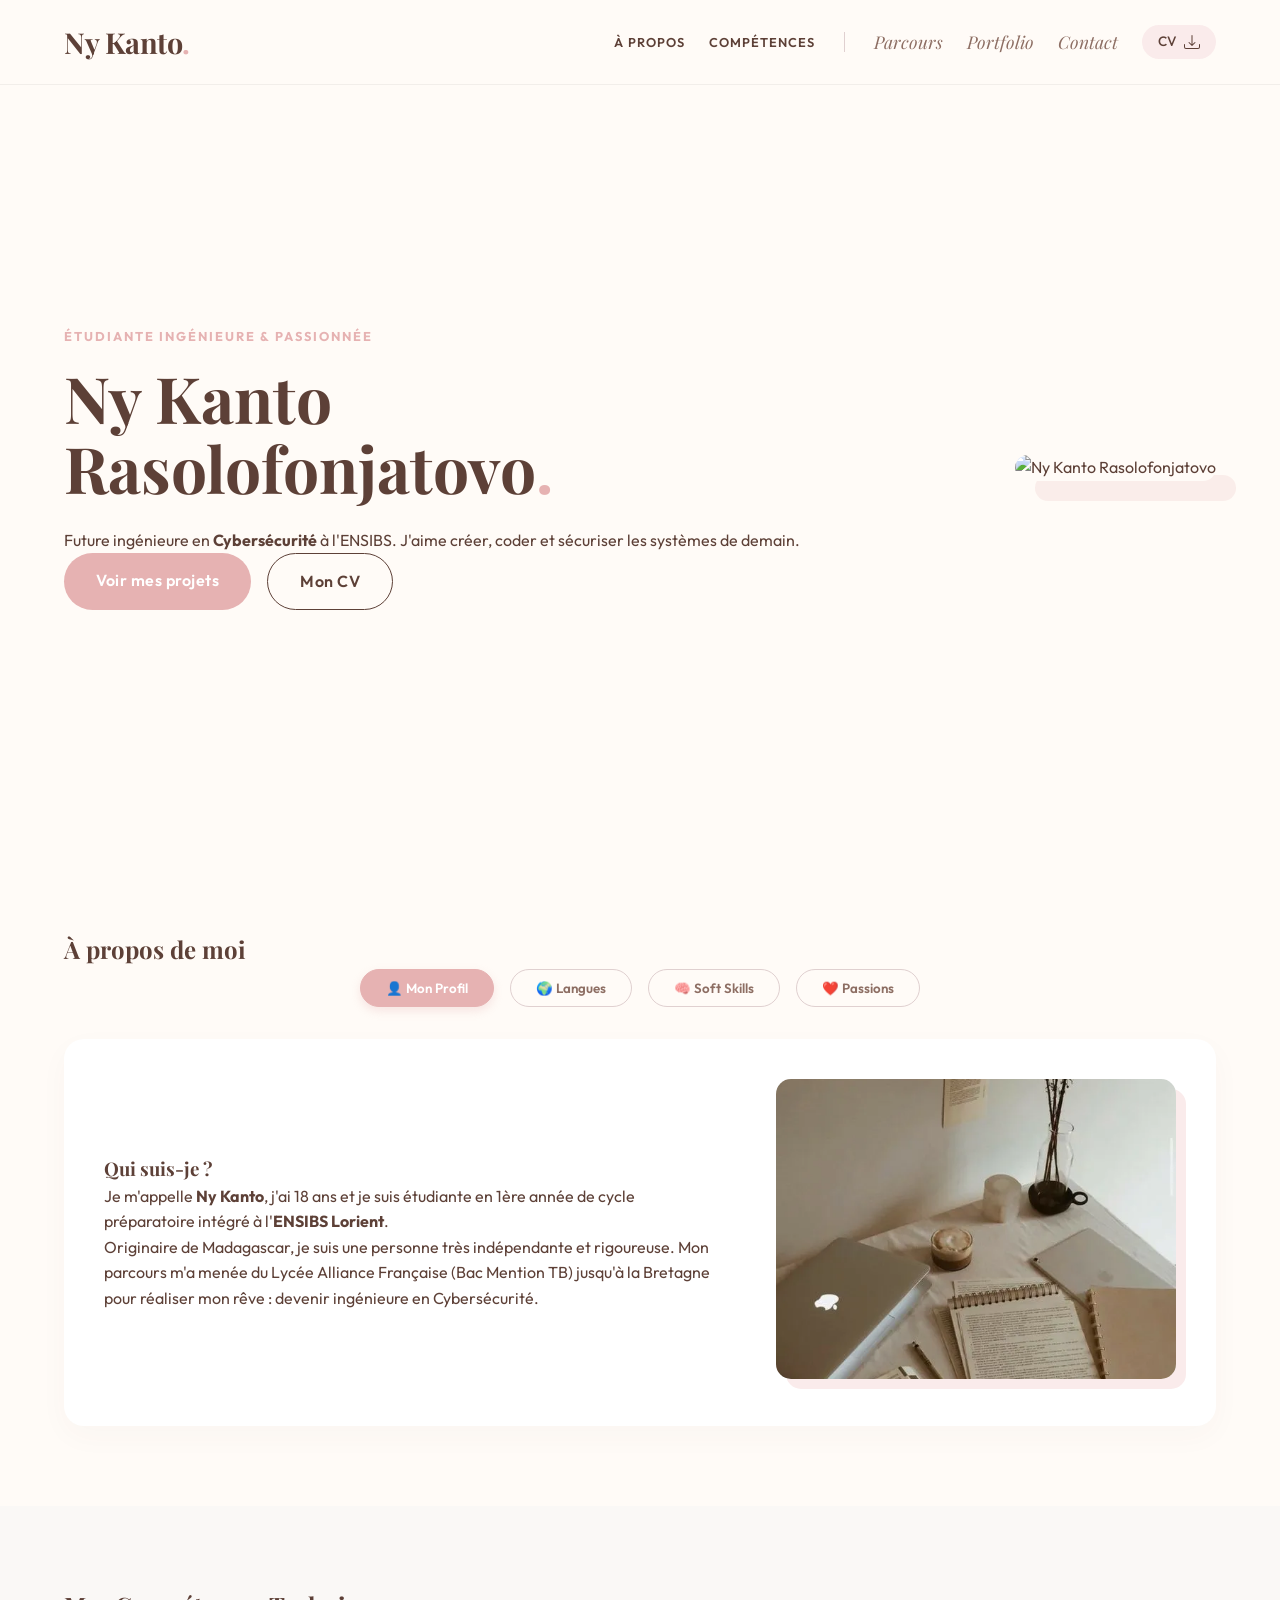
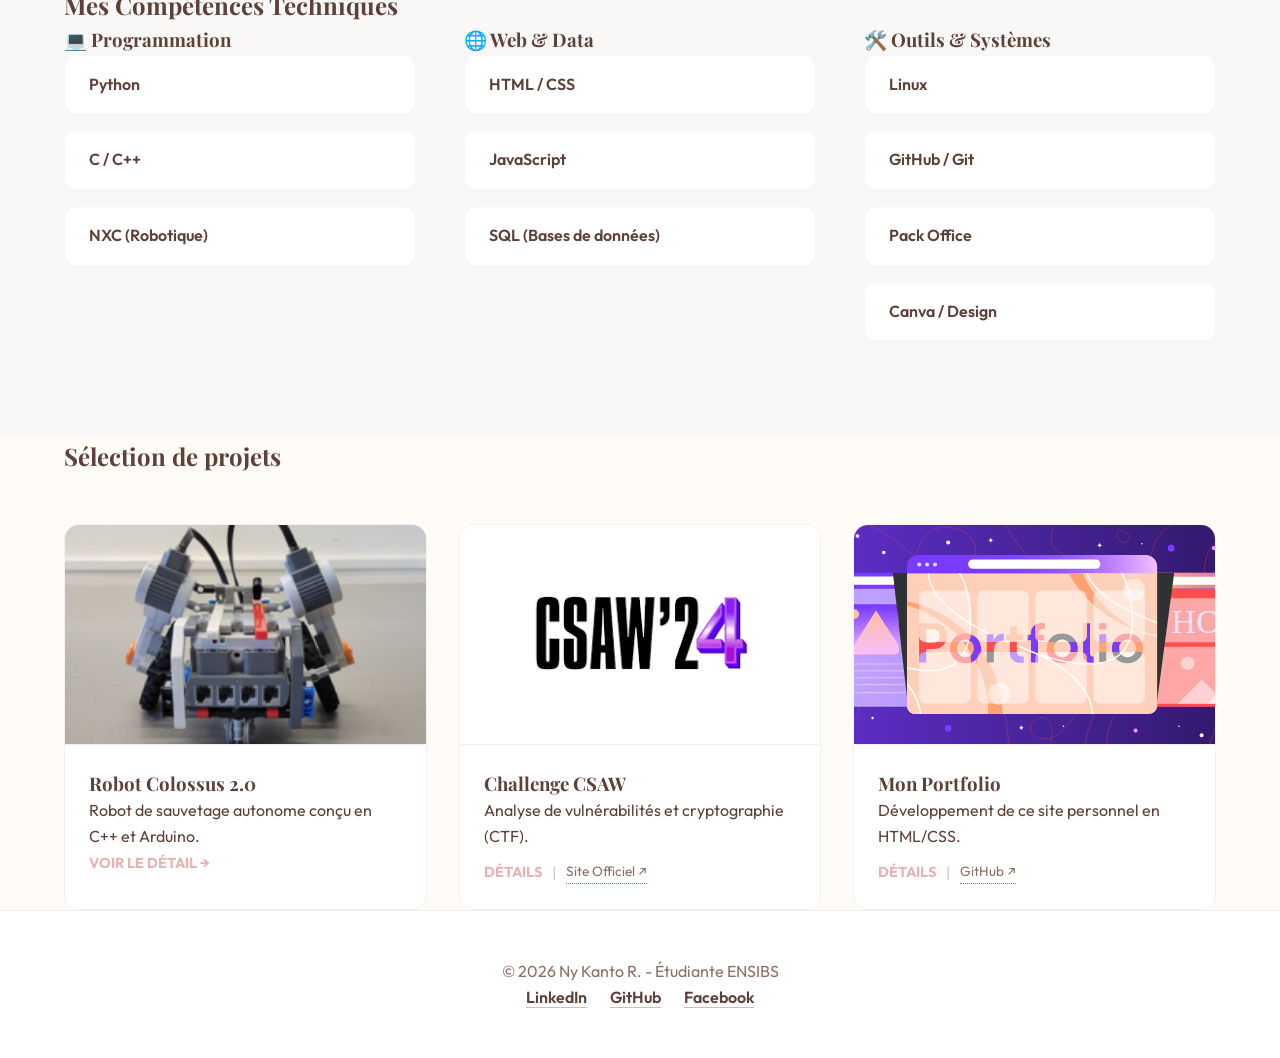
==== index.html @ 1f0e3d35 "Ajout de la version initiale du site web" ====
<!DOCTYPE html>
<html lang="fr">
<head>
    <meta charset="UTF-8">
    <meta name="viewport" content="width=device-width, initial-scale=1.0">
    <title>Ny Kanto RASOLOFONJATOVO - Portfolio</title>
    
    <link rel="stylesheet" href="style.css">
    
    <link href="https://fonts.googleapis.com/css2?family=Outfit:wght@300;400;500;700&family=Playfair+Display:ital,wght@0,400;0,600;0,700;1,400&display=swap" rel="stylesheet">
</head>

<body>

    <nav class="navbar">
        <div class="logo">Ny Kanto<span class="dot">.</span></div>
        
        <ul class="menu">
            <li><a href="#apropos" class="nav-anchor">À propos</a></li>
            <li><a href="#competences" class="nav-anchor">Compétences</a></li>

            <li class="divider"></li>

            <li><a href="parcours.html" class="nav-page">Parcours</a></li>
            <li><a href="projets.html" class="nav-page">Portfolio</a></li>
            <li><a href="contact.html" class="nav-page">Contact</a></li>

            <li>
                <a href="mon-cv.pdf" target="_blank" class="btn-cv-minimal">
                    CV 
                    <svg xmlns="http://www.w3.org/2000/svg" width="16" height="16" fill="currentColor" viewBox="0 0 16 16">
                        <path d="M.5 9.9a.5.5 0 0 1 .5.5v2.5a1 1 0 0 0 1 1h12a1 1 0 0 0 1-1v-2.5a.5.5 0 0 1 1 0v2.5a2 2 0 0 1-2 2H2a2 2 0 0 1-2-2v-2.5a.5.5 0 0 1 .5-.5z"/>
                        <path d="M7.646 11.854a.5.5 0 0 0 .708 0l3-3a.5.5 0 0 0-.708-.708L8.5 10.293V1.5a.5.5 0 0 0-1 0v8.793L5.354 8.146a.5.5 0 0 0-.708.708l3 3z"/>
                    </svg>
                </a>
            </li>
        </ul>
    </nav>

    <header class="hero">
        <div class="container hero-layout">
            
            <div class="hero-text">
                <p class="subtitle">Étudiante Ingénieure & Passionnée</p>
                <h1>Ny Kanto<br>Rasolofonjatovo<span class="dot">.</span></h1>
                <p class="description">
                    Future ingénieure en <strong>Cybersécurité</strong> à l'ENSIBS. 
                    J'aime créer, coder et sécuriser les systèmes de demain.
                </p>
                <div class="hero-buttons">
                    <a href="projets.html" class="btn btn-primary">Voir mes projets</a>
                    <a href="parcours.html" class="btn btn-line">Mon CV</a>
                </div>
            </div>
            
            <div class="hero-image-container">
                <img src="images/ma-photo.jpg" alt="Ny Kanto Rasolofonjatovo">
            </div>
        </div>
    </header>

    <section id="apropos" class="about-section">
        <div class="container">
            <h2 class="section-title">À propos de moi</h2>

            <div class="tabs-container">
                <button class="tab-btn" onclick="openTab(event, 'Profil')" id="defaultOpen">👤 Mon Profil</button>
                <button class="tab-btn" onclick="openTab(event, 'Langues')">🌍 Langues</button>
                <button class="tab-btn" onclick="openTab(event, 'SoftSkills')">🧠 Soft Skills</button>
                <button class="tab-btn" onclick="openTab(event, 'Passions')">❤️ Passions</button>
            </div>

            <div id="Profil" class="tab-content">
                <div class="tab-text">
                    <h3>Qui suis-je ?</h3>
                    <p>Je m'appelle <strong>Ny Kanto</strong>, j'ai 18 ans et je suis étudiante en 1ère année de cycle préparatoire intégré à l'<strong>ENSIBS Lorient</strong>.</p>
                    <p>Originaire de Madagascar, je suis une personne très indépendante et rigoureuse. Mon parcours m'a menée du Lycée Alliance Française (Bac Mention TB) jusqu'à la Bretagne pour réaliser mon rêve : devenir ingénieure en Cybersécurité.</p>
                </div>
                <div class="tab-image">
                    <img src="images/profil-large.webp" alt="Ny Kanto Profil">
                </div>
            </div>

            <div id="Langues" class="tab-content">
                <div class="tab-text">
                    <h3>Mes Langues</h3>
                    <ul class="detailed-list">
                        <li><strong>🇫🇷 Français :</strong> Niveau C2 (Langue de scolarisation & maternelle).</li>
                        <li><strong>🇬🇧 Anglais :</strong> Niveau C1 (Courant, capable de travailler en environnement anglophone).</li>
                        <li><strong>🇲🇬 Malgache :</strong> Langue maternelle.</li>
                        <li><strong>🇪🇸 Espagnol :</strong> Niveau B1 (Notions scolaires).</li>
                    </ul>
                </div>
                <div class="tab-image">
                    <img src="images/langues.jpg" alt="International">
                </div>
            </div>

            <div id="SoftSkills" class="tab-content">
                <div class="tab-text">
                    <h3>Mes Atouts Personnels</h3>
                    <div class="tags-large">
                        <span class="tag">Rigueur & Organisation</span>
                        <span class="tag">Autonomie</span>
                        <span class="tag">Travail d'équipe</span>
                        <span class="tag">Adaptabilité</span>
                        <span class="tag">Aisance orale</span>
                    </div>
                    <p style="margin-top: 1rem;">Grâce à mes expériences (comme ma mission chez <em>Ny Ask</em> ou mon stage chez <em>DHL</em>), j'ai appris à m'adapter rapidement au monde de l'entreprise.</p>
                </div>
                <div class="tab-image">
                    <img src="images/teamwork.webp" alt="Travail d'équipe">
                </div>
            </div>

            <div id="Passions" class="tab-content">
                <div class="tab-text">
                    <h3>Ce qui m'anime</h3>
                    <ul class="detailed-list">
                        <li><strong>🎭 Théâtre :</strong> Pratiqué depuis 2025 à l'UBS. M'aide pour la prise de parole en public.</li>
                        <li><strong>💃 Danse :</strong> Salsa, Ballroom et Step (3 ans de pratique).</li>
                        <li><strong>🤖 Robotique :</strong> Membre active du projet "Colossus 2.0" (Robot de sauvetage).</li>
                        <li><strong>🥋 Sport :</strong> Self-défense et Basket.</li>
                    </ul>
                </div>
                <div class="tab-image">
                    <img src="images/hobbies.jpg" alt="Passions">
                </div>
            </div>
        </div>
    </section>

    <section id="competences" class="skills-section">
        <div class="container">
            <h2 class="section-title">Mes Compétences Techniques</h2>
            
            <div class="skills-categories">
                
                <div class="skill-category">
                    <h3>💻 Programmation</h3>
                    <div class="skill-items">
                        <div class="skill-card" style="--percent: 90%;">
                            <span class="skill-name">Python</span>
                            <span class="skill-percentage">90%</span>
                            <div class="progress-bar"></div>
                        </div>
                        <div class="skill-card" style="--percent: 75%;">
                            <span class="skill-name">C / C++</span>
                            <span class="skill-percentage">75%</span>
                            <div class="progress-bar"></div>
                        </div>
                        <div class="skill-card" style="--percent: 60%;">
                            <span class="skill-name">NXC (Robotique)</span>
                            <span class="skill-percentage">60%</span>
                            <div class="progress-bar"></div>
                        </div>
                    </div>
                </div>

                <div class="skill-category">
                    <h3>🌐 Web & Data</h3>
                    <div class="skill-items">
                        <div class="skill-card" style="--percent: 90%;">
                            <span class="skill-name">HTML / CSS</span>
                            <span class="skill-percentage">80%</span>
                            <div class="progress-bar"></div>
                        </div>
                        <div class="skill-card" style="--percent: 50%;">
                            <span class="skill-name">JavaScript</span>
                            <span class="skill-percentage">50%</span>
                            <div class="progress-bar"></div>
                        </div>
                        <div class="skill-card" style="--percent: 70%;">
                            <span class="skill-name">SQL (Bases de données)</span>
                            <span class="skill-percentage">80%</span>
                            <div class="progress-bar"></div>
                        </div>
                    </div>
                </div>

                <div class="skill-category">
                    <h3>🛠️ Outils & Systèmes</h3>
                    <div class="skill-items">
                        <div class="skill-card" style="--percent: 80%;">
                            <span class="skill-name">Linux</span>
                            <span class="skill-percentage">60%</span>
                            <div class="progress-bar"></div>
                        </div>
                        <div class="skill-card" style="--percent: 40%;">
                            <span class="skill-name">GitHub / Git</span>
                            <span class="skill-percentage">40%</span>
                            <div class="progress-bar"></div>
                        </div>
                        <div class="skill-card" style="--percent: 95%;">
                            <span class="skill-name">Pack Office</span>
                            <span class="skill-percentage">95%</span>
                            <div class="progress-bar"></div>
                        </div>
                         <div class="skill-card" style="--percent: 90%;">
                            <span class="skill-name">Canva / Design</span>
                            <span class="skill-percentage">90%</span>
                            <div class="progress-bar"></div>
                        </div>
                    </div>
                </div>

            </div>
        </div>
    </section>

    <section class="projects-section">
        <div class="container">
            <h2 class="section-title">Sélection de projets</h2>
            
            <div class="projects-grid">
                
                <article class="project-card-safe">
                    <div class="card-header">
                        <img src="images/robot.png" alt="Robot Colossus">
                    </div>
                    <div class="card-body">
                        <h3>Robot Colossus 2.0</h3>
                        <p>Robot de sauvetage autonome conçu en C++ et Arduino.</p>
                        <a href="projets.html" class="link-arrow">Voir le détail →</a>
                    </div>
                </article>

                <article class="project-card-safe">
                    <div class="card-header">
                        <img src="images/cyber.png" alt="CTF Cyber" class="img-entiere">
                    </div>
                    <div class="card-body">
                        <h3>Challenge CSAW</h3>
                        <p>Analyse de vulnérabilités et cryptographie (CTF).</p>
                        
                        <div class="card-links">
                            <a href="projets.html" class="link-arrow">Détails</a>
                            <span class="divider-small">|</span>
                            <a href="https://www.csaw.io/" target="_blank" class="link-external">Site Officiel ↗</a>
                        </div>
                    </div>
                </article>

                <article class="project-card-safe">
                    <div class="card-header">
                        <img src="images/web.svg" alt="Site Web">
                    </div>
                    <div class="card-body">
                        <h3>Mon Portfolio</h3>
                        <p>Développement de ce site personnel en HTML/CSS.</p>
                        
                        <div class="card-links">
                            <a href="projets.html" class="link-arrow">Détails</a>
                            <span class="divider-small">|</span>
                            <a href="https://github.com/NyKanto-R/Portfolio" target="_blank" class="link-external">GitHub ↗</a>
                        </div>
                    </div>
                </article>

            </div>
        </div>
    </section>

    <footer>
        <div class="container">
            <p>© 2026 Ny Kanto R. - Étudiante ENSIBS</p>
            
            <div class="socials">
                <a href="https://www.linkedin.com/in/ton-profil/" target="_blank">LinkedIn</a>
                <a href="https://github.com/NyKanto-R" target="_blank">GitHub</a>
                <a href="https://www.facebook.com/ton-profil" target="_blank">Facebook</a>
            </div>
        </div>
    </footer>

    <script src="script.js"></script>

</body>
</html>
---- style.css ----
/* ==========================================================================
   STYLE.CSS - Portfolio Ny Kanto
   Thème : Nude, Earthy, Minimalist
   ========================================================================== */

/* -----------------------------------------------------------
   1. IMPORTS & RESET (La base technique)
----------------------------------------------------------- */
/* Police Outfit (Textes) + Playfair Display (Titres élégants) */
@import url('https://fonts.googleapis.com/css2?family=Outfit:wght@300;400;500;700&family=Playfair+Display:ital,wght@0,400;0,600;0,700;1,400&display=swap');

* {
    margin: 0;
    padding: 0;
    box-sizing: border-box; /* Permet de mieux gérer les tailles */
}

/* -----------------------------------------------------------
   2. VARIABLES (Ma palette de couleurs)
----------------------------------------------------------- */
:root {
    /* --- FONDS --- */
    --bg-body: #fffbf7;       /* Beige "Coquille d'œuf" (chaleureux) */
    --bg-cards: #ffffff;      /* Blanc pur pour les cartes */

    /* --- TEXTES --- */
    --text-main: #5d4037;     /* Marron Glacé (Remplace le noir dur) */
    --text-muted: #8d6e63;    /* Taupe clair (Pour les sous-titres) */

    /* --- ACCENT (Rose) --- */
    --accent: #e6b2b2;        /* Rose Poudré / Vieux Rose */
    --accent-hover: #d29696;  /* Rose un peu plus foncé (au survol) */
    --accent-light: #faebeb;  /* Rose très très pâle (fonds légers) */

    /* --- POLICES --- */
    --font-titles: 'Playfair Display', serif;
    --font-body: 'Outfit', sans-serif;
}

/* -----------------------------------------------------------
   3. STYLES GÉNÉRAUX (Body, Titres, Liens)
----------------------------------------------------------- */
body {
    font-family: var(--font-body);
    background-color: var(--bg-body);
    color: var(--text-main);
    line-height: 1.6;
    overflow-x: hidden; /* Évite le scroll horizontal involontaire */
}

a {
    text-decoration: none;
    color: var(--text-main);
    transition: 0.3s ease; /* Animation fluide sur tous les liens */
}

ul { list-style: none; }

h1, h2, h3, .logo {
    font-family: var(--font-titles);
    font-weight: 700;
    color: var(--text-main);
}

.container {
    width: 90%;
    max-width: 1200px; /* Largeur max du site pour grands écrans */
    margin: 0 auto;    /* Centre le contenu */
}

/* --- En-têtes de Pages (Parcours, Portfolio...) --- */
.page-header {
    padding: 4rem 0 2rem;
    text-align: center;
    background-color: var(--bg-body);
}

.page-header h1 {
    font-size: 3rem;
    margin-bottom: 1rem;
}

/* CORRECTION DEMANDÉE : Centrer la description sous le titre */
.page-header .description, .page-header p {
    font-size: 1.1rem;
    color: var(--text-muted);
    max-width: 600px;    /* On limite la largeur pour la lecture */
    margin: 0 auto;      /* Centre le bloc au milieu de la page */
    text-align: center;  /* Centre le texte dans le bloc */
    margin-bottom: 2.5rem;
    line-height: 1.6;
}

/* -----------------------------------------------------------
   4. NAVIGATION (Menu)
----------------------------------------------------------- */
.navbar {
    padding: 1.2rem 5%;
    display: flex;
    justify-content: space-between;
    align-items: center;
    background: rgba(255, 251, 247, 0.95); /* Fond légèrement transparent */
    backdrop-filter: blur(10px); /* Effet de flou derrière */
    position: sticky; /* Le menu reste accroché en haut */
    top: 0;
    z-index: 1000;
    border-bottom: 1px solid rgba(0,0,0,0.05);
}

.logo { font-size: 1.8rem; letter-spacing: -0.5px; }
.dot { color: var(--accent); }

.menu {
    display: flex;
    align-items: center;
    gap: 1.5rem;
}

/* Liens du menu */
.nav-anchor {
    font-size: 0.8rem;
    font-weight: 600;
    text-transform: uppercase;
    letter-spacing: 1px;
}
.nav-anchor:hover { color: var(--accent); }

.nav-page {
    font-family: var(--font-titles);
    font-style: italic;
    font-size: 1.1rem;
    color: var(--text-muted);
}
.nav-page:hover {
    color: var(--accent);
    text-decoration: underline;
    text-underline-offset: 4px;
}

.active-page { /* Indicateur de page active */
    color: var(--accent) !important;
    border-bottom: 2px solid var(--accent);
}

.divider {
    width: 1px;
    height: 20px;
    background-color: #e0d0d0;
    margin: 0 5px;
}

/* Bouton CV (Header) */
.btn-cv-minimal {
    display: flex;
    align-items: center;
    gap: 8px;
    font-family: var(--font-body);
    font-weight: 500;
    font-size: 0.85rem;
    padding: 6px 16px;
    border-radius: 20px;
    background-color: var(--accent-light);
    color: var(--text-main);
    transition: 0.3s;
}
.btn-cv-minimal:hover {
    background-color: var(--accent);
    color: white;
}

/* -----------------------------------------------------------
   5. ACCUEIL (Hero Section)
----------------------------------------------------------- */
.hero {
    min-height: 85vh;
    display: flex;
    align-items: center;
}

.hero-layout {
    display: flex;
    justify-content: space-between;
    align-items: center;
    gap: 2rem;
}

.hero-text { flex: 1; }

.subtitle {
    text-transform: uppercase;
    font-size: 0.8rem;
    letter-spacing: 2px;
    color: var(--accent);
    font-weight: 700;
    margin-bottom: 1rem;
}

.hero h1 {
    font-size: 4rem;
    line-height: 1.1;
    margin-bottom: 1.5rem;
}

.hero-image-container img {
    width: 380px;
    height: 480px;
    object-fit: cover;
    border-radius: 20px;
    box-shadow: 20px 20px 0px rgba(230, 178, 178, 0.2); /* Ombre décalée rose */
}

/* Boutons (Général) */
.hero-buttons { display: flex; gap: 1rem; }

.btn {
    padding: 0.9rem 2rem;
    border-radius: 50px;
    font-weight: 600;
    letter-spacing: 0.5px;
    display: inline-block;
    cursor: pointer;
    border: none;
}

.btn-primary {
    background-color: var(--accent);
    color: white;
}
.btn-primary:hover {
    background-color: var(--accent-hover);
    transform: translateY(-2px);
}

.btn-line {
    border: 1px solid var(--text-main);
    color: var(--text-main);
    background: transparent;
}
.btn-line:hover {
    background-color: var(--text-main);
    color: white;
}

/* -----------------------------------------------------------
   6. SECTION À PROPOS (Onglets / Tabs)
----------------------------------------------------------- */
.about-section { padding: 5rem 0; }

.tabs-container {
    display: flex;
    justify-content: center;
    gap: 1rem;
    margin-bottom: 2rem;
    flex-wrap: wrap;
}

.tab-btn {
    background: transparent;
    border: 1px solid #e0d0d0;
    border-radius: 50px;
    padding: 10px 25px;
    font-family: var(--font-body);
    font-weight: 600;
    cursor: pointer;
    color: var(--text-muted);
    transition: 0.3s;
}

.tab-btn.active {
    background-color: var(--accent) !important;
    border-color: var(--accent) !important;
    color: white !important;
    box-shadow: 0 4px 10px rgba(230, 178, 178, 0.3);
}

.tab-content {
    display: none; /* Caché par défaut */
    background: white;
    padding: 2.5rem;
    border-radius: 20px;
    box-shadow: 0 10px 30px rgba(93, 64, 55, 0.03);
    justify-content: space-between;
    align-items: center;
    gap: 3rem;
    opacity: 0;
    transform: translateY(10px);
    transition: all 0.5s ease;
}

.tab-content.active {
    opacity: 1;
    transform: translateY(0);
}

.tab-text { flex: 1; }

.tab-image { flex: 1; max-width: 400px; }
.tab-image img {
    width: 100%;
    height: 300px;
    object-fit: cover;
    border-radius: 15px;
    box-shadow: 10px 10px 0px var(--accent-light);
}

/* -----------------------------------------------------------
   7. COMPÉTENCES (Barres de progression)
----------------------------------------------------------- */
.skills-section {
    padding: 5rem 0;
    background-color: #faf8f6;
}

.skills-categories {
    display: grid;
    grid-template-columns: repeat(auto-fit, minmax(300px, 1fr));
    gap: 3rem;
}

.skill-card {
    position: relative;
    background: white;
    padding: 1rem 1.5rem;
    border-radius: 12px;
    overflow: hidden;
    margin-bottom: 1rem;
    border: 1px solid rgba(0,0,0,0.03);
    box-shadow: 0 4px 10px rgba(0,0,0,0.01);
}

.skill-name {
    font-weight: 600;
    position: relative;
    z-index: 3;
    color: var(--text-main);
}

.skill-percentage {
    float: right;
    font-weight: 700;
    color: var(--text-main); /* Marron foncé pour lisibilité */
    position: relative;
    z-index: 3;
    opacity: 0;
    transform: translateX(10px);
    transition: 0.3s;
}

.progress-bar {
    position: absolute;
    top: 0;
    left: 0;
    height: 100%;
    width: 0%;
    background-color: var(--accent-light) !important; 
    z-index: 1;
    transition: width 0.6s ease;
}

/* Effet au survol */
.skill-card:hover .progress-bar {
    width: var(--percent);
    background-color: var(--accent) !important;
}
.skill-card:hover .skill-percentage {
    opacity: 1;
    transform: translateX(0);
}

/* -----------------------------------------------------------
   8. PROJETS (Version Accueil - Cartes alignées)
----------------------------------------------------------- */
.projects-grid {
    display: grid;
    grid-template-columns: repeat(auto-fit, minmax(300px, 1fr));
    gap: 2rem;
    margin-top: 3rem;
}

.project-card-safe {
    background-color: white;
    border-radius: 15px;
    overflow: hidden;
    border: 1px solid rgba(0,0,0,0.05);
    transition: 0.3s ease;
}

.project-card-safe:hover {
    transform: translateY(-5px);
    box-shadow: 0 10px 20px rgba(93, 64, 55, 0.1);
    border-color: var(--accent);
}

/* CORRECTION ALIGNEMENT PROJETS : Hauteur fixe pour les images */
.card-header img {
    width: 100%;
    height: 220px;       /* Force toutes les images à la même taille */
    object-fit: cover;   /* Coupe l'image proprement sans l'écraser */
    object-position: center;
    display: block;
    border-bottom: 1px solid #f0f0f0;
}

/* Classe spéciale pour le CSAW (si tu veux l'image entière) */
.img-entiere {
    object-fit: contain !important;
    background-color: #ffffff;
}

.card-body {
    padding: 1.5rem;
    text-align: left;
}

.link-arrow {
    font-weight: 700;
    font-size: 0.9rem;
    color: var(--accent);
    text-transform: uppercase;
}

/* Petits liens doubles (Site | Détails) */
.card-links {
    display: flex;
    align-items: center;
    gap: 10px;
    margin-top: 10px;
}
.divider-small { color: #ccc; }
.link-external {
    font-size: 0.85rem;
    color: var(--text-muted);
    border-bottom: 1px dotted var(--text-muted);
}

/* -----------------------------------------------------------
   9. PAGE PORTFOLIO (Liste détaillée Zig-Zag)
----------------------------------------------------------- */
.portfolio-list { padding-bottom: 6rem; }

.project-item {
    display: flex;
    align-items: center;
    gap: 4rem;
    margin-bottom: 6rem;
}

.project-item.reverse { flex-direction: row-reverse; }

.project-visual { flex: 1; }
.project-visual img {
    width: 100%;
    height: 400px;
    object-fit: cover;
    border-radius: 15px;
    box-shadow: 20px 20px 0px rgba(230, 178, 178, 0.3);
    transition: 0.4s ease;
}

.project-item:hover .project-visual img {
    transform: scale(1.02);
    box-shadow: 25px 25px 0px rgba(230, 178, 178, 0.5);
}

.project-info { flex: 1; }

.tech-tag {
    background-color: var(--accent-light);
    color: var(--text-main);
    padding: 5px 15px;
    border-radius: 20px;
    font-size: 0.8rem;
    font-weight: 500;
    margin-right: 5px;
}

.status-badge {
    padding: 8px 15px;
    background-color: #f0f0f0;
    color: var(--text-muted);
    border-radius: 20px;
    font-size: 0.85rem;
    font-style: italic;
}

/* -----------------------------------------------------------
   10. PAGE PARCOURS (Timeline)
----------------------------------------------------------- */
.timeline-section { padding-bottom: 6rem; }

.timeline {
    position: relative;
    max-width: 800px;
    margin: 0 auto;
}

/* Ligne verticale */
.timeline::after {
    content: '';
    position: absolute;
    width: 2px;
    background-color: #e0d0d0;
    top: 0; bottom: 0; left: 20px;
}

.timeline-item {
    position: relative;
    padding-left: 60px;
    margin-bottom: 3rem;
}

/* Point rond */
.timeline-item::after {
    content: '';
    position: absolute;
    width: 16px; height: 16px;
    left: 13px; top: 5px;
    background-color: var(--bg-body);
    border: 3px solid var(--text-main);
    border-radius: 50%;
    z-index: 1;
    transition: 0.3s;
}

.timeline-item:hover::after {
    background-color: var(--accent);
    border-color: var(--accent);
}

.timeline-content {
    padding: 2rem;
    background-color: white;
    border-radius: 15px;
    box-shadow: 0 5px 20px rgba(93, 64, 55, 0.05);
    border: 1px solid rgba(0,0,0,0.02);
    transition: 0.3s;
}

.timeline-item:hover .timeline-content {
    transform: translateX(5px);
    border-left: 4px solid var(--accent);
}

.timeline-date {
    font-family: var(--font-titles);
    font-weight: 700;
    color: var(--accent);
    margin-bottom: 0.5rem;
}

.timeline-title {
    font-size: 2rem;
    margin: 3rem 0 2rem;
    color: var(--accent);
    border-left: 5px solid var(--text-main);
    padding-left: 15px;
}

/* -----------------------------------------------------------
   11. PAGE CONTACT (Carte Riche)
----------------------------------------------------------- */
.contact-section {
    min-height: 85vh;
    display: flex;
    align-items: center;
}

.contact-layout {
    display: flex;
    justify-content: space-between;
    align-items: flex-start;
    gap: 4rem;
}

.contact-info { flex: 1; }

.contact-card-rich {
    flex: 1;
    background: white;
    padding: 3rem;
    border-radius: 20px;
    box-shadow: 0 10px 40px rgba(93, 64, 55, 0.05);
    border: 1px solid rgba(0,0,0,0.02);
    display: flex;
    flex-direction: column;
    gap: 2rem;
}

.topic-item {
    display: flex;
    align-items: center;
    gap: 15px;
}

.topic-icon {
    font-size: 1.5rem;
    background-color: var(--bg-body);
    width: 45px; height: 45px;
    display: flex; justify-content: center; align-items: center;
    border-radius: 50%;
}

.email-box {
    background-color: var(--accent-light);
    color: var(--text-main);
    padding: 15px;
    border-radius: 10px;
    font-family: monospace;
    font-weight: 700;
    font-size: 1.1rem;
    text-align: center;
    border: 1px dashed var(--accent);
    user-select: all;
}

.info-cards {
    margin-top: 3rem;
    display: flex;
    flex-direction: column;
    gap: 2rem;
}

.info-card {
    display: flex;
    align-items: center;
    gap: 1.5rem;
}

.icon-circle {
    width: 50px; height: 50px;
    background-color: var(--accent-light);
    border-radius: 50%;
    display: flex; justify-content: center; align-items: center;
    font-size: 1.2rem;
    border: 1px solid rgba(230, 178, 178, 0.5);
}

/* -----------------------------------------------------------
   12. FOOTER & RESPONSIVE
----------------------------------------------------------- */
footer {
    padding: 3rem 0;
    border-top: 1px solid #eee;
    background: white;
    text-align: center;
    color: var(--text-muted);
}

.socials a {
    margin: 0 10px;
    font-weight: 600;
    border-bottom: 1px solid var(--accent);
}

/* --- VERSION MOBILE --- */
@media (max-width: 768px) {
    .hero-layout, .tab-content, .contact-layout, .project-item, .project-item.reverse {
        flex-direction: column;
        text-align: center;
    }
    
    .hero-layout { flex-direction: column-reverse; } /* Image au-dessus */
    
    .hero h1 { font-size: 3rem; }
    
    .menu { display: none; } /* On cache le menu sur mobile (simple) */
    
    .timeline::after { left: 15px; }
    .timeline-item { padding-left: 45px; }
    
    .project-visual img { height: 250px; }
    
    .contact-card-rich { width: 100%; padding: 2rem; }
}
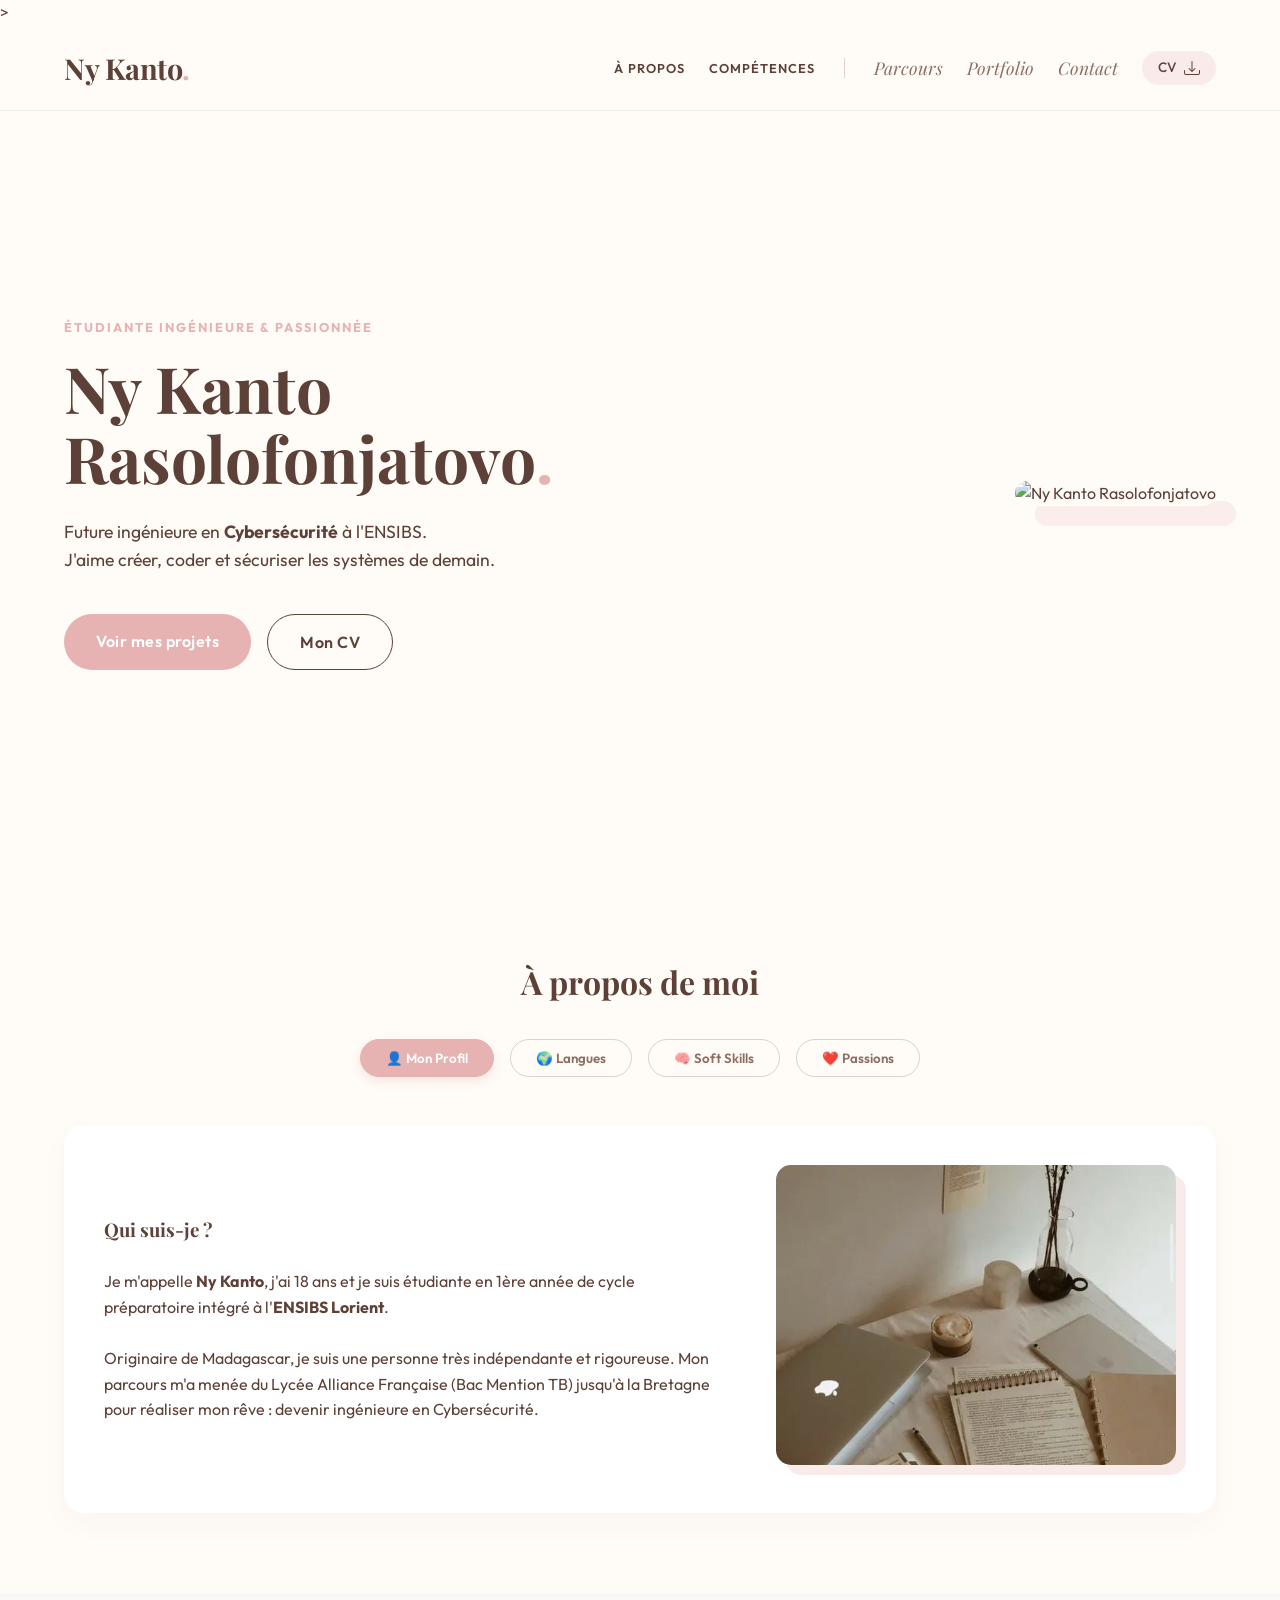
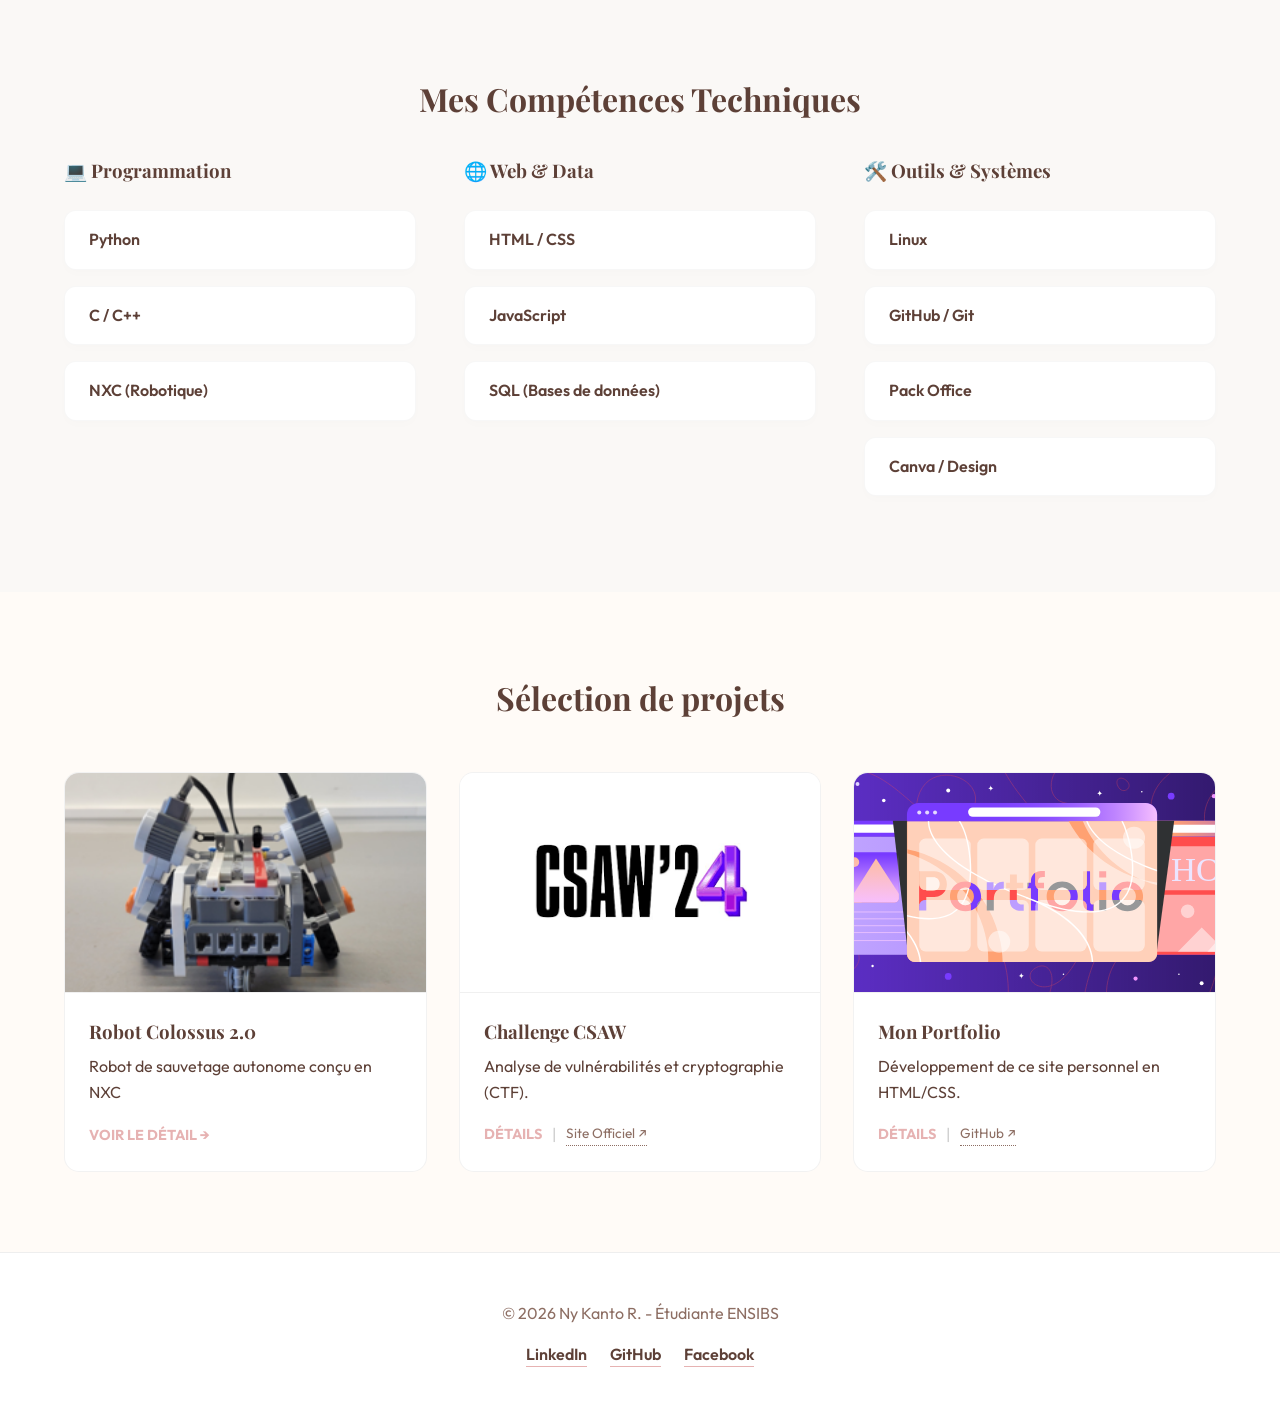
==== commit 1024e815: "Mise à jour du CV et du style CSS" ====
--- a/index.html
+++ b/index.html
@@ -1,32 +1,34 @@
 <!DOCTYPE html>
 <html lang="fr">
 <head>
+    <!-- Lien du site sur github : https://nykanto09.github.io/Site-Web-Mon-parcours-->>
     <meta charset="UTF-8">
     <meta name="viewport" content="width=device-width, initial-scale=1.0">
     <title>Ny Kanto RASOLOFONJATOVO - Portfolio</title>
     
+    <link rel="preconnect" href="https://fonts.googleapis.com">
+    <link rel="preconnect" href="https://fonts.gstatic.com" crossorigin>
+    <link href="https://fonts.googleapis.com/css2?family=Outfit:wght@300;400;500;700&family=Playfair+Display:ital,wght@0,400;0,600;0,700;1,400&display=swap" rel="stylesheet">
+    
     <link rel="stylesheet" href="style.css">
-    
-    <link href="https://fonts.googleapis.com/css2?family=Outfit:wght@300;400;500;700&family=Playfair+Display:ital,wght@0,400;0,600;0,700;1,400&display=swap" rel="stylesheet">
 </head>
-
 <body>
 
-    <nav class="navbar">
-        <div class="logo">Ny Kanto<span class="dot">.</span></div>
+    <nav class="menu-principal">
+        <div class="logo">Ny Kanto<span class="point-logo">.</span></div>
         
-        <ul class="menu">
-            <li><a href="#apropos" class="nav-anchor">À propos</a></li>
-            <li><a href="#competences" class="nav-anchor">Compétences</a></li>
-
-            <li class="divider"></li>
-
-            <li><a href="parcours.html" class="nav-page">Parcours</a></li>
-            <li><a href="projets.html" class="nav-page">Portfolio</a></li>
-            <li><a href="contact.html" class="nav-page">Contact</a></li>
+        <ul class="liens-navigation">
+            <li><a href="#apropos" class="lien-ancre">À propos</a></li>
+            <li><a href="#competences" class="lien-ancre">Compétences</a></li>
+
+            <li class="separateur"></li>
+
+            <li><a href="parcours.html" class="lien-page">Parcours</a></li>
+            <li><a href="projets.html" class="lien-page">Portfolio</a></li>
+            <li><a href="contact.html" class="lien-page">Contact</a></li>
 
             <li>
-                <a href="mon-cv.pdf" target="_blank" class="btn-cv-minimal">
+                <a href="mon-cv.pdf" target="_blank" class="bouton-cv">
                     CV 
                     <svg xmlns="http://www.w3.org/2000/svg" width="16" height="16" fill="currentColor" viewBox="0 0 16 16">
                         <path d="M.5 9.9a.5.5 0 0 1 .5.5v2.5a1 1 0 0 0 1 1h12a1 1 0 0 0 1-1v-2.5a.5.5 0 0 1 1 0v2.5a2 2 0 0 1-2 2H2a2 2 0 0 1-2-2v-2.5a.5.5 0 0 1 .5-.5z"/>
@@ -37,169 +39,172 @@
         </ul>
     </nav>
 
-    <header class="hero">
-        <div class="container hero-layout">
-            
-            <div class="hero-text">
-                <p class="subtitle">Étudiante Ingénieure & Passionnée</p>
-                <h1>Ny Kanto<br>Rasolofonjatovo<span class="dot">.</span></h1>
-                <p class="description">
-                    Future ingénieure en <strong>Cybersécurité</strong> à l'ENSIBS. 
+    <header class="en-tete-accueil">
+        <div class="container disposition-accueil">
+            
+            <div class="texte-accueil">
+                <p class="sous-titre">Étudiante Ingénieure & Passionnée</p>
+                <h1>Ny Kanto<br>Rasolofonjatovo<span class="point-logo">.</span></h1>
+                
+                <p class="description" style="margin-bottom: 2.5rem; font-size: 1.1rem; line-height: 1.6;">
+                    Future ingénieure en <strong>Cybersécurité</strong> à l'ENSIBS.<br> 
                     J'aime créer, coder et sécuriser les systèmes de demain.
                 </p>
-                <div class="hero-buttons">
-                    <a href="projets.html" class="btn btn-primary">Voir mes projets</a>
-                    <a href="parcours.html" class="btn btn-line">Mon CV</a>
-                </div>
-            </div>
-            
-            <div class="hero-image-container">
+                
+                <div class="groupe-boutons">
+                    <a href="projets.html" class="bouton bouton-rose">Voir mes projets</a>
+                    <a href="parcours.html" class="bouton bouton-contour">Mon CV</a>
+                </div>
+            </div>
+            
+            <div class="image-accueil">
                 <img src="images/ma-photo.jpg" alt="Ny Kanto Rasolofonjatovo">
             </div>
         </div>
     </header>
 
-    <section id="apropos" class="about-section">
-        <div class="container">
-            <h2 class="section-title">À propos de moi</h2>
-
-            <div class="tabs-container">
-                <button class="tab-btn" onclick="openTab(event, 'Profil')" id="defaultOpen">👤 Mon Profil</button>
-                <button class="tab-btn" onclick="openTab(event, 'Langues')">🌍 Langues</button>
-                <button class="tab-btn" onclick="openTab(event, 'SoftSkills')">🧠 Soft Skills</button>
-                <button class="tab-btn" onclick="openTab(event, 'Passions')">❤️ Passions</button>
-            </div>
-
-            <div id="Profil" class="tab-content">
-                <div class="tab-text">
+    <section id="apropos" class="section-apropos">
+        <div class="container">
+            <h2 class="titre-section">À propos de moi</h2>
+
+            <div class="conteneur-onglets">
+                <button class="bouton-onglet" onclick="ouvrirOnglet(event, 'Profil')" id="ongletDefaut">👤 Mon Profil</button>
+                <button class="bouton-onglet" onclick="ouvrirOnglet(event, 'Langues')">🌍 Langues</button>
+                <button class="bouton-onglet" onclick="ouvrirOnglet(event, 'SoftSkills')">🧠 Soft Skills</button>
+                <button class="bouton-onglet" onclick="ouvrirOnglet(event, 'Passions')">❤️ Passions</button>
+            </div>
+
+            <div id="Profil" class="contenu-onglet">
+                <div class="texte-onglet">
                     <h3>Qui suis-je ?</h3>
                     <p>Je m'appelle <strong>Ny Kanto</strong>, j'ai 18 ans et je suis étudiante en 1ère année de cycle préparatoire intégré à l'<strong>ENSIBS Lorient</strong>.</p>
+                    <br>
                     <p>Originaire de Madagascar, je suis une personne très indépendante et rigoureuse. Mon parcours m'a menée du Lycée Alliance Française (Bac Mention TB) jusqu'à la Bretagne pour réaliser mon rêve : devenir ingénieure en Cybersécurité.</p>
                 </div>
-                <div class="tab-image">
+                <div class="image-onglet">
                     <img src="images/profil-large.webp" alt="Ny Kanto Profil">
                 </div>
             </div>
 
-            <div id="Langues" class="tab-content">
-                <div class="tab-text">
+            <div id="Langues" class="contenu-onglet">
+                <div class="texte-onglet">
                     <h3>Mes Langues</h3>
-                    <ul class="detailed-list">
+                    <ul class="liste-details">
                         <li><strong>🇫🇷 Français :</strong> Niveau C2 (Langue de scolarisation & maternelle).</li>
-                        <li><strong>🇬🇧 Anglais :</strong> Niveau C1 (Courant, capable de travailler en environnement anglophone).</li>
+                        <li><strong>EN Anglais :</strong> Niveau C1 (Courant, capable de travailler en environnement anglophone).</li>
                         <li><strong>🇲🇬 Malgache :</strong> Langue maternelle.</li>
                         <li><strong>🇪🇸 Espagnol :</strong> Niveau B1 (Notions scolaires).</li>
                     </ul>
                 </div>
-                <div class="tab-image">
+                <div class="image-onglet">
                     <img src="images/langues.jpg" alt="International">
                 </div>
             </div>
 
-            <div id="SoftSkills" class="tab-content">
-                <div class="tab-text">
+            <div id="SoftSkills" class="contenu-onglet">
+                <div class="texte-onglet">
                     <h3>Mes Atouts Personnels</h3>
-                    <div class="tags-large">
-                        <span class="tag">Rigueur & Organisation</span>
-                        <span class="tag">Autonomie</span>
-                        <span class="tag">Travail d'équipe</span>
-                        <span class="tag">Adaptabilité</span>
-                        <span class="tag">Aisance orale</span>
-                    </div>
-                    <p style="margin-top: 1rem;">Grâce à mes expériences (comme ma mission chez <em>Ny Ask</em> ou mon stage chez <em>DHL</em>), j'ai appris à m'adapter rapidement au monde de l'entreprise.</p>
-                </div>
-                <div class="tab-image">
+                    <div class="groupe-tags">
+                        <span class="tag-competence">Rigueur & Organisation</span>
+                        <span class="tag-competence">Autonomie</span>
+                        <span class="tag-competence">Travail d'équipe</span>
+                        <span class="tag-competence">Adaptabilité</span>
+                        <span class="tag-competence">Aisance orale</span>
+                    </div>
+                    <p style="margin-top: 1.5rem;">Grâce à mes expériences (comme ma mission chez <em>Ny Ask</em> ou mon stage chez <em>DHL</em>), j'ai appris à m'adapter rapidement au monde de l'entreprise.</p>
+                </div>
+                <div class="image-onglet">
                     <img src="images/teamwork.webp" alt="Travail d'équipe">
                 </div>
             </div>
 
-            <div id="Passions" class="tab-content">
-                <div class="tab-text">
+            <div id="Passions" class="contenu-onglet">
+                <div class="texte-onglet">
                     <h3>Ce qui m'anime</h3>
-                    <ul class="detailed-list">
+                    <ul class="liste-details">
                         <li><strong>🎭 Théâtre :</strong> Pratiqué depuis 2025 à l'UBS. M'aide pour la prise de parole en public.</li>
                         <li><strong>💃 Danse :</strong> Salsa, Ballroom et Step (3 ans de pratique).</li>
                         <li><strong>🤖 Robotique :</strong> Membre active du projet "Colossus 2.0" (Robot de sauvetage).</li>
                         <li><strong>🥋 Sport :</strong> Self-défense et Basket.</li>
                     </ul>
                 </div>
-                <div class="tab-image">
+                <div class="image-onglet">
                     <img src="images/hobbies.jpg" alt="Passions">
                 </div>
             </div>
         </div>
     </section>
 
-    <section id="competences" class="skills-section">
-        <div class="container">
-            <h2 class="section-title">Mes Compétences Techniques</h2>
-            
-            <div class="skills-categories">
-                
-                <div class="skill-category">
-                    <h3>💻 Programmation</h3>
-                    <div class="skill-items">
-                        <div class="skill-card" style="--percent: 90%;">
-                            <span class="skill-name">Python</span>
-                            <span class="skill-percentage">90%</span>
-                            <div class="progress-bar"></div>
-                        </div>
-                        <div class="skill-card" style="--percent: 75%;">
-                            <span class="skill-name">C / C++</span>
-                            <span class="skill-percentage">75%</span>
-                            <div class="progress-bar"></div>
-                        </div>
-                        <div class="skill-card" style="--percent: 60%;">
-                            <span class="skill-name">NXC (Robotique)</span>
-                            <span class="skill-percentage">60%</span>
-                            <div class="progress-bar"></div>
-                        </div>
-                    </div>
-                </div>
-
-                <div class="skill-category">
-                    <h3>🌐 Web & Data</h3>
-                    <div class="skill-items">
-                        <div class="skill-card" style="--percent: 90%;">
-                            <span class="skill-name">HTML / CSS</span>
-                            <span class="skill-percentage">80%</span>
-                            <div class="progress-bar"></div>
-                        </div>
-                        <div class="skill-card" style="--percent: 50%;">
-                            <span class="skill-name">JavaScript</span>
-                            <span class="skill-percentage">50%</span>
-                            <div class="progress-bar"></div>
-                        </div>
-                        <div class="skill-card" style="--percent: 70%;">
-                            <span class="skill-name">SQL (Bases de données)</span>
-                            <span class="skill-percentage">80%</span>
-                            <div class="progress-bar"></div>
-                        </div>
-                    </div>
-                </div>
-
-                <div class="skill-category">
-                    <h3>🛠️ Outils & Systèmes</h3>
-                    <div class="skill-items">
-                        <div class="skill-card" style="--percent: 80%;">
-                            <span class="skill-name">Linux</span>
-                            <span class="skill-percentage">60%</span>
-                            <div class="progress-bar"></div>
-                        </div>
-                        <div class="skill-card" style="--percent: 40%;">
-                            <span class="skill-name">GitHub / Git</span>
-                            <span class="skill-percentage">40%</span>
-                            <div class="progress-bar"></div>
-                        </div>
-                        <div class="skill-card" style="--percent: 95%;">
-                            <span class="skill-name">Pack Office</span>
-                            <span class="skill-percentage">95%</span>
-                            <div class="progress-bar"></div>
-                        </div>
-                         <div class="skill-card" style="--percent: 90%;">
-                            <span class="skill-name">Canva / Design</span>
-                            <span class="skill-percentage">90%</span>
-                            <div class="progress-bar"></div>
+    <section id="competences" class="section-competences">
+        <div class="container">
+            <h2 class="titre-section">Mes Compétences Techniques</h2>
+            
+            <div class="grille-categories">
+                
+                <div class="categorie">
+                    <h3 style="margin-bottom: 1.5rem;">💻 Programmation</h3>
+                    <div class="liste-competences">
+                        <div class="carte-competence" style="--pourcentage: 90%;">
+                            <span class="nom-competence">Python</span>
+                            <span class="pourcentage">90%</span>
+                            <div class="barre-progression"></div>
+                        </div>
+                        <div class="carte-competence" style="--pourcentage: 75%;">
+                            <span class="nom-competence">C / C++</span>
+                            <span class="pourcentage">75%</span>
+                            <div class="barre-progression"></div>
+                        </div>
+                        <div class="carte-competence" style="--pourcentage: 60%;">
+                            <span class="nom-competence">NXC (Robotique)</span>
+                            <span class="pourcentage">60%</span>
+                            <div class="barre-progression"></div>
+                        </div>
+                    </div>
+                </div>
+
+                <div class="categorie">
+                    <h3 style="margin-bottom: 1.5rem;">🌐 Web & Data</h3>
+                    <div class="liste-competences">
+                        <div class="carte-competence" style="--pourcentage: 80%;">
+                            <span class="nom-competence">HTML / CSS</span>
+                            <span class="pourcentage">80%</span>
+                            <div class="barre-progression"></div>
+                        </div>
+                        <div class="carte-competence" style="--pourcentage: 50%;">
+                            <span class="nom-competence">JavaScript</span>
+                            <span class="pourcentage">50%</span>
+                            <div class="barre-progression"></div>
+                        </div>
+                        <div class="carte-competence" style="--pourcentage: 80%;">
+                            <span class="nom-competence">SQL (Bases de données)</span>
+                            <span class="pourcentage">80%</span>
+                            <div class="barre-progression"></div>
+                        </div>
+                    </div>
+                </div>
+
+                <div class="categorie">
+                    <h3 style="margin-bottom: 1.5rem;">🛠️ Outils & Systèmes</h3>
+                    <div class="liste-competences">
+                        <div class="carte-competence" style="--pourcentage: 60%;">
+                            <span class="nom-competence">Linux</span>
+                            <span class="pourcentage">60%</span>
+                            <div class="barre-progression"></div>
+                        </div>
+                        <div class="carte-competence" style="--pourcentage: 40%;">
+                            <span class="nom-competence">GitHub / Git</span>
+                            <span class="pourcentage">40%</span>
+                            <div class="barre-progression"></div>
+                        </div>
+                        <div class="carte-competence" style="--pourcentage: 95%;">
+                            <span class="nom-competence">Pack Office</span>
+                            <span class="pourcentage">95%</span>
+                            <div class="barre-progression"></div>
+                        </div>
+                         <div class="carte-competence" style="--pourcentage: 90%;">
+                            <span class="nom-competence">Canva / Design</span>
+                            <span class="pourcentage">90%</span>
+                            <div class="barre-progression"></div>
                         </div>
                     </div>
                 </div>
@@ -208,51 +213,51 @@
         </div>
     </section>
 
-    <section class="projects-section">
-        <div class="container">
-            <h2 class="section-title">Sélection de projets</h2>
-            
-            <div class="projects-grid">
-                
-                <article class="project-card-safe">
-                    <div class="card-header">
+    <section class="section-projets">
+        <div class="container">
+            <h2 class="titre-section">Sélection de projets</h2>
+            
+            <div class="grille-projets">
+                
+                <article class="carte-projet">
+                    <div class="haut-carte">
                         <img src="images/robot.png" alt="Robot Colossus">
                     </div>
-                    <div class="card-body">
-                        <h3>Robot Colossus 2.0</h3>
-                        <p>Robot de sauvetage autonome conçu en C++ et Arduino.</p>
-                        <a href="projets.html" class="link-arrow">Voir le détail →</a>
+                    <div class="bas-carte">
+                        <h3 style="margin-bottom: 0.5rem;">Robot Colossus 2.0</h3>
+                        <p style="margin-bottom: 1rem;">Robot de sauvetage autonome conçu en NXC</p>
+                        <a href="projets.html" class="lien-fleche">Voir le détail →</a>
                     </div>
                 </article>
 
-                <article class="project-card-safe">
-                    <div class="card-header">
-                        <img src="images/cyber.png" alt="CTF Cyber" class="img-entiere">
-                    </div>
-                    <div class="card-body">
-                        <h3>Challenge CSAW</h3>
-                        <p>Analyse de vulnérabilités et cryptographie (CTF).</p>
+                <article class="carte-projet">
+                    <div class="haut-carte">
+                        <img src="images/cyber.png" alt="CTF Cyber" class="image-entiere">
+                    </div>
+                    <div class="bas-carte">
+                        <h3 style="margin-bottom: 0.5rem;">Challenge CSAW</h3>
+                        <p style="margin-bottom: 1rem;">Analyse de vulnérabilités et cryptographie (CTF).</p>
                         
-                        <div class="card-links">
-                            <a href="projets.html" class="link-arrow">Détails</a>
-                            <span class="divider-small">|</span>
-                            <a href="https://www.csaw.io/" target="_blank" class="link-external">Site Officiel ↗</a>
+                        <div class="liens-carte">
+                            <a href="projets.html" class="lien-fleche">Détails</a>
+                            <span class="petit-separateur">|</span>
+                            <a href="https://www.csaw.io/" target="_blank" class="lien-externe">Site Officiel ↗</a>
                         </div>
                     </div>
                 </article>
 
-                <article class="project-card-safe">
-                    <div class="card-header">
+                <article class="carte-projet">
+                    <div class="haut-carte">
                         <img src="images/web.svg" alt="Site Web">
                     </div>
-                    <div class="card-body">
-                        <h3>Mon Portfolio</h3>
-                        <p>Développement de ce site personnel en HTML/CSS.</p>
+                    <div class="bas-carte">
+                        <h3 style="margin-bottom: 0.5rem;">Mon Portfolio</h3>
+                        <p style="margin-bottom: 1rem;">Développement de ce site personnel en HTML/CSS.</p>
                         
-                        <div class="card-links">
-                            <a href="projets.html" class="link-arrow">Détails</a>
-                            <span class="divider-small">|</span>
-                            <a href="https://github.com/NyKanto-R/Portfolio" target="_blank" class="link-external">GitHub ↗</a>
+                        <div class="liens-carte">
+                            <a href="projets.html" class="lien-fleche">Détails</a>
+                            <span class="petit-separateur">|</span>
+                            <a href="https://github.com/NyKanto09/Site-Web-Mon-parcours" target="_blank" class="lien-externe">GitHub ↗</a>
                         </div>
                     </div>
                 </article>
@@ -265,10 +270,10 @@
         <div class="container">
             <p>© 2026 Ny Kanto R. - Étudiante ENSIBS</p>
             
-            <div class="socials">
-                <a href="https://www.linkedin.com/in/ton-profil/" target="_blank">LinkedIn</a>
-                <a href="https://github.com/NyKanto-R" target="_blank">GitHub</a>
-                <a href="https://www.facebook.com/ton-profil" target="_blank">Facebook</a>
+            <div class="reseaux-sociaux">
+                <a href="https://www.linkedin.com/in/nykanto-rasolofonjatovo" target="_blank">LinkedIn</a>
+                <a href="https://github.com/NyKanto09" target="_blank">GitHub</a>
+                <a href="https://www.facebook.com/share/1869oNF7mo/" target="_blank">Facebook</a>
             </div>
         </div>
     </footer>
--- a/style.css
+++ b/style.css
@@ -1,57 +1,43 @@
-/* ==========================================================================
-   STYLE.CSS - Portfolio Ny Kanto
-   Thème : Nude, Earthy, Minimalist
-   ========================================================================== */
-
-/* -----------------------------------------------------------
-   1. IMPORTS & RESET (La base technique)
------------------------------------------------------------ */
-/* Police Outfit (Textes) + Playfair Display (Titres élégants) */
-@import url('https://fonts.googleapis.com/css2?family=Outfit:wght@300;400;500;700&family=Playfair+Display:ital,wght@0,400;0,600;0,700;1,400&display=swap');
-
+/* -----------------------------------------------------------
+   1. Mise à 0 des margin 
+----------------------------------------------------------- */
 * {
     margin: 0;
     padding: 0;
-    box-sizing: border-box; /* Permet de mieux gérer les tailles */
-}
-
-/* -----------------------------------------------------------
-   2. VARIABLES (Ma palette de couleurs)
+    box-sizing: border-box;
+}
+
+/* -----------------------------------------------------------
+   2. VARIABLES (Palette de couleurs & Polices)
 ----------------------------------------------------------- */
 :root {
-    /* --- FONDS --- */
-    --bg-body: #fffbf7;       /* Beige "Coquille d'œuf" (chaleureux) */
-    --bg-cards: #ffffff;      /* Blanc pur pour les cartes */
-
-    /* --- TEXTES --- */
-    --text-main: #5d4037;     /* Marron Glacé (Remplace le noir dur) */
-    --text-muted: #8d6e63;    /* Taupe clair (Pour les sous-titres) */
-
-    /* --- ACCENT (Rose) --- */
-    --accent: #e6b2b2;        /* Rose Poudré / Vieux Rose */
-    --accent-hover: #d29696;  /* Rose un peu plus foncé (au survol) */
-    --accent-light: #faebeb;  /* Rose très très pâle (fonds légers) */
-
-    /* --- POLICES --- */
+    --bg-body: #fffbf7;
+    --bg-cards: #ffffff;
+    --text-main: #5d4037;
+    --text-muted: #8d6e63;
+    --accent: #e6b2b2;
+    --accent-hover: #d29696;
+    --accent-light: #faebeb;
+    
     --font-titles: 'Playfair Display', serif;
     --font-body: 'Outfit', sans-serif;
 }
 
 /* -----------------------------------------------------------
-   3. STYLES GÉNÉRAUX (Body, Titres, Liens)
+   3. STYLES GÉNÉRAUX ET STRUCTURE
 ----------------------------------------------------------- */
 body {
     font-family: var(--font-body);
     background-color: var(--bg-body);
     color: var(--text-main);
     line-height: 1.6;
-    overflow-x: hidden; /* Évite le scroll horizontal involontaire */
+    overflow-x: hidden;
 }
 
 a {
     text-decoration: none;
     color: var(--text-main);
-    transition: 0.3s ease; /* Animation fluide sur tous les liens */
+    transition: 0.3s ease;
 }
 
 ul { list-style: none; }
@@ -64,93 +50,96 @@
 
 .container {
     width: 90%;
-    max-width: 1200px; /* Largeur max du site pour grands écrans */
-    margin: 0 auto;    /* Centre le contenu */
-}
-
-/* --- En-têtes de Pages (Parcours, Portfolio...) --- */
-.page-header {
+    max-width: 1200px;
+    margin: 0 auto;
+}
+
+.en-tete-page {
     padding: 4rem 0 2rem;
     text-align: center;
     background-color: var(--bg-body);
 }
 
-.page-header h1 {
+.en-tete-page h1 {
     font-size: 3rem;
     margin-bottom: 1rem;
 }
 
-/* CORRECTION DEMANDÉE : Centrer la description sous le titre */
-.page-header .description, .page-header p {
+.en-tete-page .description, .en-tete-page p {
     font-size: 1.1rem;
     color: var(--text-muted);
-    max-width: 600px;    /* On limite la largeur pour la lecture */
-    margin: 0 auto;      /* Centre le bloc au milieu de la page */
-    text-align: center;  /* Centre le texte dans le bloc */
+    max-width: 600px;
+    margin: 0 auto;
+    text-align: center;
     margin-bottom: 2.5rem;
     line-height: 1.6;
 }
 
-/* -----------------------------------------------------------
-   4. NAVIGATION (Menu)
------------------------------------------------------------ */
-.navbar {
+.espace-vide {
+    height: 4rem;
+}
+
+/* -----------------------------------------------------------
+   4. NAVIGATION (Menu principal)
+----------------------------------------------------------- */
+.menu-principal {
     padding: 1.2rem 5%;
     display: flex;
     justify-content: space-between;
     align-items: center;
-    background: rgba(255, 251, 247, 0.95); /* Fond légèrement transparent */
-    backdrop-filter: blur(10px); /* Effet de flou derrière */
-    position: sticky; /* Le menu reste accroché en haut */
+    background: rgba(255, 251, 247, 0.95);
+    backdrop-filter: blur(10px);
+    position: sticky;
     top: 0;
     z-index: 1000;
     border-bottom: 1px solid rgba(0,0,0,0.05);
 }
 
 .logo { font-size: 1.8rem; letter-spacing: -0.5px; }
-.dot { color: var(--accent); }
-
-.menu {
+.point-logo { color: var(--accent); }
+
+.liens-navigation {
     display: flex;
     align-items: center;
     gap: 1.5rem;
 }
 
-/* Liens du menu */
-.nav-anchor {
+
+.lien-ancre {
     font-size: 0.8rem;
     font-weight: 600;
     text-transform: uppercase;
     letter-spacing: 1px;
 }
-.nav-anchor:hover { color: var(--accent); }
-
-.nav-page {
+.lien-ancre:hover { color: var(--accent); }
+
+
+.lien-page {
     font-family: var(--font-titles);
     font-style: italic;
     font-size: 1.1rem;
     color: var(--text-muted);
 }
-.nav-page:hover {
+.lien-page:hover {
     color: var(--accent);
     text-decoration: underline;
     text-underline-offset: 4px;
 }
 
-.active-page { /* Indicateur de page active */
+.lien-page.actif {
     color: var(--accent) !important;
     border-bottom: 2px solid var(--accent);
-}
-
-.divider {
+    text-decoration: none;
+}
+
+.separateur {
     width: 1px;
     height: 20px;
     background-color: #e0d0d0;
     margin: 0 5px;
 }
 
-/* Bouton CV (Header) */
-.btn-cv-minimal {
+.bouton-cv {
     display: flex;
     align-items: center;
     gap: 8px;
@@ -163,30 +152,30 @@
     color: var(--text-main);
     transition: 0.3s;
 }
-.btn-cv-minimal:hover {
+.bouton-cv:hover {
     background-color: var(--accent);
     color: white;
 }
 
 /* -----------------------------------------------------------
-   5. ACCUEIL (Hero Section)
------------------------------------------------------------ */
-.hero {
+   5. ACCUEIL (Bannière)
+----------------------------------------------------------- */
+.en-tete-accueil {
     min-height: 85vh;
     display: flex;
     align-items: center;
 }
 
-.hero-layout {
+.disposition-accueil {
     display: flex;
     justify-content: space-between;
     align-items: center;
     gap: 2rem;
 }
 
-.hero-text { flex: 1; }
-
-.subtitle {
+.texte-accueil { flex: 1; }
+
+.sous-titre {
     text-transform: uppercase;
     font-size: 0.8rem;
     letter-spacing: 2px;
@@ -195,24 +184,23 @@
     margin-bottom: 1rem;
 }
 
-.hero h1 {
+.texte-accueil h1 {
     font-size: 4rem;
     line-height: 1.1;
     margin-bottom: 1.5rem;
 }
 
-.hero-image-container img {
+.image-accueil img {
     width: 380px;
     height: 480px;
     object-fit: cover;
     border-radius: 20px;
-    box-shadow: 20px 20px 0px rgba(230, 178, 178, 0.2); /* Ombre décalée rose */
-}
-
-/* Boutons (Général) */
-.hero-buttons { display: flex; gap: 1rem; }
-
-.btn {
+    box-shadow: 20px 20px 0px rgba(230, 178, 178, 0.2);
+}
+
+.groupe-boutons { display: flex; gap: 1rem; }
+
+.bouton {
     padding: 0.9rem 2rem;
     border-radius: 50px;
     font-weight: 600;
@@ -222,39 +210,45 @@
     border: none;
 }
 
-.btn-primary {
+.bouton-rose {
     background-color: var(--accent);
     color: white;
 }
-.btn-primary:hover {
+.bouton-rose:hover {
     background-color: var(--accent-hover);
     transform: translateY(-2px);
 }
 
-.btn-line {
+.bouton-contour {
     border: 1px solid var(--text-main);
     color: var(--text-main);
     background: transparent;
 }
-.btn-line:hover {
+.bouton-contour:hover {
     background-color: var(--text-main);
     color: white;
 }
 
 /* -----------------------------------------------------------
-   6. SECTION À PROPOS (Onglets / Tabs)
------------------------------------------------------------ */
-.about-section { padding: 5rem 0; }
-
-.tabs-container {
+   6. SECTION À PROPOS (Onglets)
+----------------------------------------------------------- */
+.section-apropos { padding: 5rem 0; }
+
+.titre-section {
+    font-size: 2rem;
+    margin-bottom: 2rem;
+    text-align: center;
+}
+
+.conteneur-onglets {
     display: flex;
     justify-content: center;
     gap: 1rem;
-    margin-bottom: 2rem;
+    margin-bottom: 3rem;
     flex-wrap: wrap;
 }
 
-.tab-btn {
+.bouton-onglet {
     background: transparent;
     border: 1px solid #e0d0d0;
     border-radius: 50px;
@@ -266,15 +260,15 @@
     transition: 0.3s;
 }
 
-.tab-btn.active {
+.bouton-onglet.actif {
     background-color: var(--accent) !important;
     border-color: var(--accent) !important;
     color: white !important;
     box-shadow: 0 4px 10px rgba(230, 178, 178, 0.3);
 }
 
-.tab-content {
-    display: none; /* Caché par défaut */
+.contenu-onglet {
+    display: none;
     background: white;
     padding: 2.5rem;
     border-radius: 20px;
@@ -287,15 +281,16 @@
     transition: all 0.5s ease;
 }
 
-.tab-content.active {
+.contenu-onglet.actif {
     opacity: 1;
     transform: translateY(0);
 }
 
-.tab-text { flex: 1; }
-
-.tab-image { flex: 1; max-width: 400px; }
-.tab-image img {
+.texte-onglet { flex: 1; }
+.texte-onglet h3 { margin-bottom: 1.5rem; }
+
+.image-onglet { flex: 1; max-width: 400px; }
+.image-onglet img {
     width: 100%;
     height: 300px;
     object-fit: cover;
@@ -303,21 +298,33 @@
     box-shadow: 10px 10px 0px var(--accent-light);
 }
 
+.liste-details li { margin-bottom: 10px; }
+.groupe-tags { margin-bottom: 15px; }
+.tag-competence {
+    display: inline-block;
+    background-color: var(--bg-body);
+    padding: 5px 12px;
+    border-radius: 15px;
+    font-size: 0.9rem;
+    margin: 5px 5px 5px 0;
+    border: 1px solid #e0d0d0;
+}
+
 /* -----------------------------------------------------------
    7. COMPÉTENCES (Barres de progression)
 ----------------------------------------------------------- */
-.skills-section {
+.section-competences {
     padding: 5rem 0;
     background-color: #faf8f6;
 }
 
-.skills-categories {
+.grille-categories {
     display: grid;
-    grid-template-columns: repeat(auto-fit, minmax(300px, 1fr));
+    grid-template-columns: 1fr 1fr 1fr;
     gap: 3rem;
 }
 
-.skill-card {
+.carte-competence {
     position: relative;
     background: white;
     padding: 1rem 1.5rem;
@@ -328,17 +335,40 @@
     box-shadow: 0 4px 10px rgba(0,0,0,0.01);
 }
 
-.skill-name {
+.nom-competence {
     font-weight: 600;
     position: relative;
     z-index: 3;
     color: var(--text-main);
 }
 
-.skill-percentage {
+/* Barre de progression (Départ à 0%) */
+.barre-progression {
+    position: absolute;
+    top: 0;
+    left: 0;
+    height: 100%;
+    width: 0%;
+    background-color: var(--accent-light); 
+    z-index: 1;
+    transition: width 0.6s ease;
+}
+
+/* Animation au survol de la carte */
+.carte-competence:hover .barre-progression {
+    width: var(--pourcentage);
+    background-color: var(--accent);
+}
+
+.carte-competence:hover .pourcentage {
+    opacity: 1;
+    transform: translateX(0);
+}
+
+.pourcentage {
     float: right;
     font-weight: 700;
-    color: var(--text-main); /* Marron foncé pour lisibilité */
+    color: var(--text-main);
     position: relative;
     z-index: 3;
     opacity: 0;
@@ -346,38 +376,20 @@
     transition: 0.3s;
 }
 
-.progress-bar {
-    position: absolute;
-    top: 0;
-    left: 0;
-    height: 100%;
-    width: 0%;
-    background-color: var(--accent-light) !important; 
-    z-index: 1;
-    transition: width 0.6s ease;
-}
-
-/* Effet au survol */
-.skill-card:hover .progress-bar {
-    width: var(--percent);
-    background-color: var(--accent) !important;
-}
-.skill-card:hover .skill-percentage {
-    opacity: 1;
-    transform: translateX(0);
-}
-
-/* -----------------------------------------------------------
-   8. PROJETS (Version Accueil - Cartes alignées)
------------------------------------------------------------ */
-.projects-grid {
+/* -----------------------------------------------------------
+   8. PROJETS
+----------------------------------------------------------- */
+/* Mode Grille ( pour l'accueil) */
+.section-projets { padding: 5rem 0; }
+
+.grille-projets {
     display: grid;
-    grid-template-columns: repeat(auto-fit, minmax(300px, 1fr));
+    grid-template-columns: 1fr 1fr 1fr;
     gap: 2rem;
     margin-top: 3rem;
 }
 
-.project-card-safe {
+.carte-projet {
     background-color: white;
     border-radius: 15px;
     overflow: hidden;
@@ -385,70 +397,64 @@
     transition: 0.3s ease;
 }
 
-.project-card-safe:hover {
+.carte-projet:hover {
     transform: translateY(-5px);
     box-shadow: 0 10px 20px rgba(93, 64, 55, 0.1);
     border-color: var(--accent);
 }
 
-/* CORRECTION ALIGNEMENT PROJETS : Hauteur fixe pour les images */
-.card-header img {
+.haut-carte img {
     width: 100%;
-    height: 220px;       /* Force toutes les images à la même taille */
-    object-fit: cover;   /* Coupe l'image proprement sans l'écraser */
-    object-position: center;
+    height: 220px;
+    object-fit: cover;
     display: block;
     border-bottom: 1px solid #f0f0f0;
 }
 
-/* Classe spéciale pour le CSAW (si tu veux l'image entière) */
-.img-entiere {
+.image-entiere {
     object-fit: contain !important;
     background-color: #ffffff;
 }
 
-.card-body {
+.bas-carte {
     padding: 1.5rem;
     text-align: left;
 }
 
-.link-arrow {
+.lien-fleche {
     font-weight: 700;
     font-size: 0.9rem;
     color: var(--accent);
     text-transform: uppercase;
 }
 
-/* Petits liens doubles (Site | Détails) */
-.card-links {
+.liens-carte {
     display: flex;
     align-items: center;
     gap: 10px;
     margin-top: 10px;
 }
-.divider-small { color: #ccc; }
-.link-external {
+.petit-separateur { color: #ccc; }
+.lien-externe {
     font-size: 0.85rem;
     color: var(--text-muted);
     border-bottom: 1px dotted var(--text-muted);
 }
 
-/* -----------------------------------------------------------
-   9. PAGE PORTFOLIO (Liste détaillée Zig-Zag)
------------------------------------------------------------ */
-.portfolio-list { padding-bottom: 6rem; }
-
-.project-item {
+/* Mode Liste ZigZag (Page Portfolio) */
+.liste-projets { padding-bottom: 6rem; }
+
+.article-projet {
     display: flex;
     align-items: center;
     gap: 4rem;
     margin-bottom: 6rem;
 }
 
-.project-item.reverse { flex-direction: row-reverse; }
-
-.project-visual { flex: 1; }
-.project-visual img {
+.article-projet.inverse { flex-direction: row-reverse; }
+
+.visuel-projet { flex: 1; }
+.visuel-projet img {
     width: 100%;
     height: 400px;
     object-fit: cover;
@@ -457,14 +463,22 @@
     transition: 0.4s ease;
 }
 
-.project-item:hover .project-visual img {
+.article-projet:hover .visuel-projet img {
     transform: scale(1.02);
     box-shadow: 25px 25px 0px rgba(230, 178, 178, 0.5);
 }
 
-.project-info { flex: 1; }
-
-.tech-tag {
+.info-projet { flex: 1; }
+
+.annee-projet {
+    color: var(--accent);
+    font-weight: 700;
+    font-size: 0.9rem;
+}
+
+.tags-technos { margin: 10px 0; }
+.tag-techno {
+    display: inline-block;
     background-color: var(--accent-light);
     color: var(--text-main);
     padding: 5px 15px;
@@ -472,9 +486,13 @@
     font-size: 0.8rem;
     font-weight: 500;
     margin-right: 5px;
-}
-
-.status-badge {
+    margin-bottom: 5px;
+}
+
+.details-projet { margin: 15px 0; }
+
+.actions-projet { margin-top: 20px; }
+.badge-statut {
     padding: 8px 15px;
     background-color: #f0f0f0;
     color: var(--text-muted);
@@ -484,18 +502,18 @@
 }
 
 /* -----------------------------------------------------------
-   10. PAGE PARCOURS (Timeline)
------------------------------------------------------------ */
-.timeline-section { padding-bottom: 6rem; }
-
-.timeline {
+   9. PAGE PARCOURS (Timeline)
+----------------------------------------------------------- */
+.section-parcours { padding-bottom: 6rem; }
+
+.ligne-du-temps {
     position: relative;
     max-width: 800px;
     margin: 0 auto;
 }
 
-/* Ligne verticale */
-.timeline::after {
+/* Trait vertical gris */
+.ligne-du-temps::after {
     content: '';
     position: absolute;
     width: 2px;
@@ -503,14 +521,14 @@
     top: 0; bottom: 0; left: 20px;
 }
 
-.timeline-item {
+.etape-parcours {
     position: relative;
     padding-left: 60px;
     margin-bottom: 3rem;
 }
 
-/* Point rond */
-.timeline-item::after {
+/* Petit rond indicateur */
+.etape-parcours::after {
     content: '';
     position: absolute;
     width: 16px; height: 16px;
@@ -522,12 +540,12 @@
     transition: 0.3s;
 }
 
-.timeline-item:hover::after {
+.etape-parcours:hover::after {
     background-color: var(--accent);
     border-color: var(--accent);
 }
 
-.timeline-content {
+.contenu-parcours {
     padding: 2rem;
     background-color: white;
     border-radius: 15px;
@@ -536,19 +554,26 @@
     transition: 0.3s;
 }
 
-.timeline-item:hover .timeline-content {
+.etape-parcours:hover .contenu-parcours {
     transform: translateX(5px);
     border-left: 4px solid var(--accent);
 }
 
-.timeline-date {
+.date-parcours {
     font-family: var(--font-titles);
     font-weight: 700;
     color: var(--accent);
     margin-bottom: 0.5rem;
 }
 
-.timeline-title {
+.lieu {
+    display: block;
+    color: var(--text-muted);
+    font-style: italic;
+    margin-bottom: 10px;
+}
+
+.titre-parcours {
     font-size: 2rem;
     margin: 3rem 0 2rem;
     color: var(--accent);
@@ -556,25 +581,58 @@
     padding-left: 15px;
 }
 
-/* -----------------------------------------------------------
-   11. PAGE CONTACT (Carte Riche)
------------------------------------------------------------ */
-.contact-section {
+/* Style spécifique pour l'expérience Ny Ask */
+.en-tete-experience {
+    display: flex;
+    justify-content: space-between;
+    align-items: flex-start;
+}
+
+.logo-entreprise {
+    width: 50px; 
+    height: 50px; 
+    border-radius: 50%; 
+    object-fit: cover; 
+    border: 1px solid #eee;
+}
+
+.lien-institution {
+    display: inline-block; 
+    margin-top: 10px; 
+    color: var(--accent); 
+    font-weight: bold; 
+    font-size: 0.9rem;
+}
+
+.lien-facebook {
+    display: flex; 
+    align-items: center; 
+    gap: 8px; 
+    margin-top: 15px; 
+    color: #1877F2; 
+    font-weight: 600; 
+    font-size: 0.9rem;
+}
+
+/* -----------------------------------------------------------
+   10. PAGE CONTACT
+----------------------------------------------------------- */
+.section-contact {
     min-height: 85vh;
     display: flex;
     align-items: center;
 }
 
-.contact-layout {
+.mise-en-page-contact {
     display: flex;
     justify-content: space-between;
     align-items: flex-start;
     gap: 4rem;
 }
 
-.contact-info { flex: 1; }
-
-.contact-card-rich {
+.infos-contact { flex: 1; }
+
+.grande-carte-contact {
     flex: 1;
     background: white;
     padding: 3rem;
@@ -586,13 +644,23 @@
     gap: 2rem;
 }
 
-.topic-item {
+.introduction-contact {
+    margin-bottom: 1rem;
+}
+
+.sujets-discussion {
+    display: flex;
+    flex-direction: column;
+    gap: 1.5rem;
+}
+
+.element-sujet {
     display: flex;
     align-items: center;
     gap: 15px;
 }
 
-.topic-icon {
+.icone-sujet {
     font-size: 1.5rem;
     background-color: var(--bg-body);
     width: 45px; height: 45px;
@@ -600,7 +668,16 @@
     border-radius: 50%;
 }
 
-.email-box {
+.texte-sujet {
+    display: flex;
+    flex-direction: column;
+}
+
+.mise-en-avant-email {
+    margin-top: 1rem;
+}
+
+.boite-email {
     background-color: var(--accent-light);
     color: var(--text-main);
     padding: 15px;
@@ -611,22 +688,23 @@
     text-align: center;
     border: 1px dashed var(--accent);
     user-select: all;
-}
-
-.info-cards {
+    margin-top: 10px;
+}
+
+.grille-cartes-info {
     margin-top: 3rem;
     display: flex;
     flex-direction: column;
     gap: 2rem;
 }
 
-.info-card {
+.carte-info {
     display: flex;
     align-items: center;
     gap: 1.5rem;
 }
 
-.icon-circle {
+.cercle-icone {
     width: 50px; height: 50px;
     background-color: var(--accent-light);
     border-radius: 50%;
@@ -635,8 +713,13 @@
     border: 1px solid rgba(230, 178, 178, 0.5);
 }
 
-/* -----------------------------------------------------------
-   12. FOOTER & RESPONSIVE
+.pleine-largeur {
+    width: 100%;
+    text-align: center;
+}
+
+/* -----------------------------------------------------------
+   11. PIED DE PAGE
 ----------------------------------------------------------- */
 footer {
     padding: 3rem 0;
@@ -646,29 +729,13 @@
     color: var(--text-muted);
 }
 
-.socials a {
+.reseaux-sociaux {
+    margin-top: 15px;
+}
+
+.reseaux-sociaux a {
     margin: 0 10px;
     font-weight: 600;
     border-bottom: 1px solid var(--accent);
-}
-
-/* --- VERSION MOBILE --- */
-@media (max-width: 768px) {
-    .hero-layout, .tab-content, .contact-layout, .project-item, .project-item.reverse {
-        flex-direction: column;
-        text-align: center;
-    }
-    
-    .hero-layout { flex-direction: column-reverse; } /* Image au-dessus */
-    
-    .hero h1 { font-size: 3rem; }
-    
-    .menu { display: none; } /* On cache le menu sur mobile (simple) */
-    
-    .timeline::after { left: 15px; }
-    .timeline-item { padding-left: 45px; }
-    
-    .project-visual img { height: 250px; }
-    
-    .contact-card-rich { width: 100%; padding: 2rem; }
+    padding-bottom: 2px;
 }
